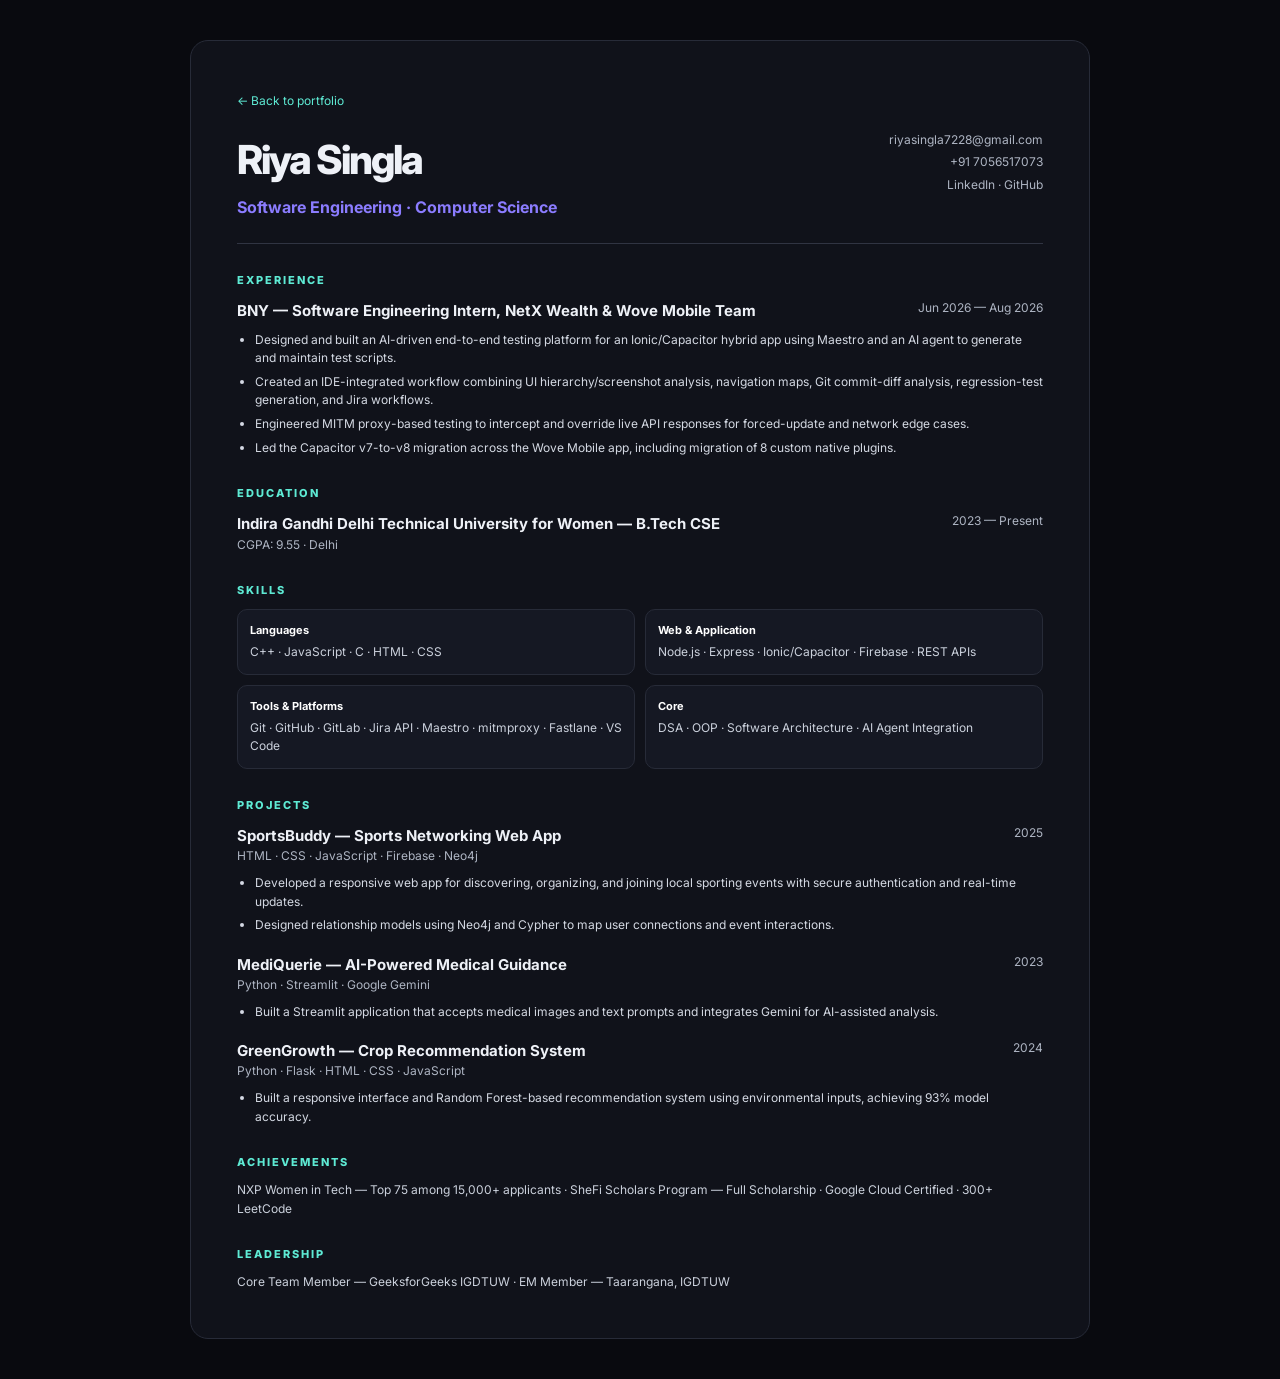
==== resume.html @ 211cd596 "Add online resume page" ====
<!DOCTYPE html>
<html lang="en">
<head>
<meta charset="UTF-8"><meta name="viewport" content="width=device-width,initial-scale=1.0">
<title>Riya Singla | Resume</title>
<link rel="preconnect" href="https://fonts.googleapis.com"><link rel="preconnect" href="https://fonts.gstatic.com" crossorigin>
<link href="https://fonts.googleapis.com/css2?family=Inter:wght@400;500;600;700;800&display=swap" rel="stylesheet">
<style>
*{box-sizing:border-box}body{margin:0;background:#090a0f;color:#eef1f7;font-family:Inter,Arial,sans-serif;line-height:1.55}.page{max-width:900px;margin:40px auto;padding:46px;background:#10121a;border:1px solid #272b38;border-radius:18px}.top{display:flex;justify-content:space-between;gap:30px;align-items:flex-start;border-bottom:1px solid #303442;padding-bottom:24px}.name{font-size:40px;font-weight:800;letter-spacing:-2px}.role{color:#8b7cff;font-weight:700;margin-top:4px}.contact{text-align:right;color:#aeb5c3;font-size:12px;line-height:1.9}.contact a{color:inherit;text-decoration:none}.section{margin-top:28px}.label{font-size:11px;letter-spacing:2px;color:#5eead4;font-weight:800;margin-bottom:10px}.item{margin-bottom:18px}.item-head{display:flex;justify-content:space-between;gap:20px}.item h3{font-size:15px;margin:0}.date{color:#aeb5c3;font-size:12px}.sub{color:#aeb5c3;font-size:12px}.item ul{margin:8px 0 0;padding-left:18px;color:#d4d9e3;font-size:12px}.item li{margin:5px 0}.skills{display:grid;grid-template-columns:1fr 1fr;gap:10px}.skill{background:#151823;border:1px solid #272b38;border-radius:10px;padding:12px;font-size:12px;color:#cbd1dc}.skill strong{display:block;color:#fff;margin-bottom:4px;font-size:11px}.tags{color:#cbd1dc;font-size:12px}.back{display:inline-block;margin-bottom:18px;color:#5eead4;font-size:12px;text-decoration:none}@media(max-width:700px){.page{margin:0;border-radius:0;padding:28px 20px}.top{flex-direction:column}.contact{text-align:left}.item-head{flex-direction:column;gap:2px}.skills{grid-template-columns:1fr}.name{font-size:32px}}
</style></head>
<body><div class="page">
<a class="back" href="index.html">← Back to portfolio</a>
<div class="top"><div><div class="name">Riya Singla</div><div class="role">Software Engineering · Computer Science</div></div>
<div class="contact">riyasingla7228@gmail.com<br>+91 7056517073<br><a href="https://www.linkedin.com/in/riya-singla-852232288">LinkedIn</a> · <a href="https://github.com/Riya2421">GitHub</a></div></div>

<div class="section"><div class="label">EXPERIENCE</div><div class="item"><div class="item-head"><h3>BNY — Software Engineering Intern, NetX Wealth & Wove Mobile Team</h3><span class="date">Jun 2026 — Aug 2026</span></div>
<ul><li>Designed and built an AI-driven end-to-end testing platform for an Ionic/Capacitor hybrid app using Maestro and an AI agent to generate and maintain test scripts.</li><li>Created an IDE-integrated workflow combining UI hierarchy/screenshot analysis, navigation maps, Git commit-diff analysis, regression-test generation, and Jira workflows.</li><li>Engineered MITM proxy-based testing to intercept and override live API responses for forced-update and network edge cases.</li><li>Led the Capacitor v7-to-v8 migration across the Wove Mobile app, including migration of 8 custom native plugins.</li></ul></div></div>

<div class="section"><div class="label">EDUCATION</div><div class="item"><div class="item-head"><h3>Indira Gandhi Delhi Technical University for Women — B.Tech CSE</h3><span class="date">2023 — Present</span></div><div class="sub">CGPA: 9.55 · Delhi</div></div></div>

<div class="section"><div class="label">SKILLS</div><div class="skills">
<div class="skill"><strong>Languages</strong>C++ · JavaScript · C · HTML · CSS</div>
<div class="skill"><strong>Web & Application</strong>Node.js · Express · Ionic/Capacitor · Firebase · REST APIs</div>
<div class="skill"><strong>Tools & Platforms</strong>Git · GitHub · GitLab · Jira API · Maestro · mitmproxy · Fastlane · VS Code</div>
<div class="skill"><strong>Core</strong>DSA · OOP · Software Architecture · AI Agent Integration</div></div></div>

<div class="section"><div class="label">PROJECTS</div>
<div class="item"><div class="item-head"><h3>SportsBuddy — Sports Networking Web App</h3><span class="date">2025</span></div><div class="sub">HTML · CSS · JavaScript · Firebase · Neo4j</div><ul><li>Developed a responsive web app for discovering, organizing, and joining local sporting events with secure authentication and real-time updates.</li><li>Designed relationship models using Neo4j and Cypher to map user connections and event interactions.</li></ul></div>
<div class="item"><div class="item-head"><h3>MediQuerie — AI-Powered Medical Guidance</h3><span class="date">2023</span></div><div class="sub">Python · Streamlit · Google Gemini</div><ul><li>Built a Streamlit application that accepts medical images and text prompts and integrates Gemini for AI-assisted analysis.</li></ul></div>
<div class="item"><div class="item-head"><h3>GreenGrowth — Crop Recommendation System</h3><span class="date">2024</span></div><div class="sub">Python · Flask · HTML · CSS · JavaScript</div><ul><li>Built a responsive interface and Random Forest-based recommendation system using environmental inputs, achieving 93% model accuracy.</li></ul></div></div>

<div class="section"><div class="label">ACHIEVEMENTS</div><div class="tags">NXP Women in Tech — Top 75 among 15,000+ applicants · SheFi Scholars Program — Full Scholarship · Google Cloud Certified · 300+ LeetCode</div></div>
<div class="section"><div class="label">LEADERSHIP</div><div class="tags">Core Team Member — GeeksforGeeks IGDTUW · EM Member — Taarangana, IGDTUW</div></div>
</div></body></html>
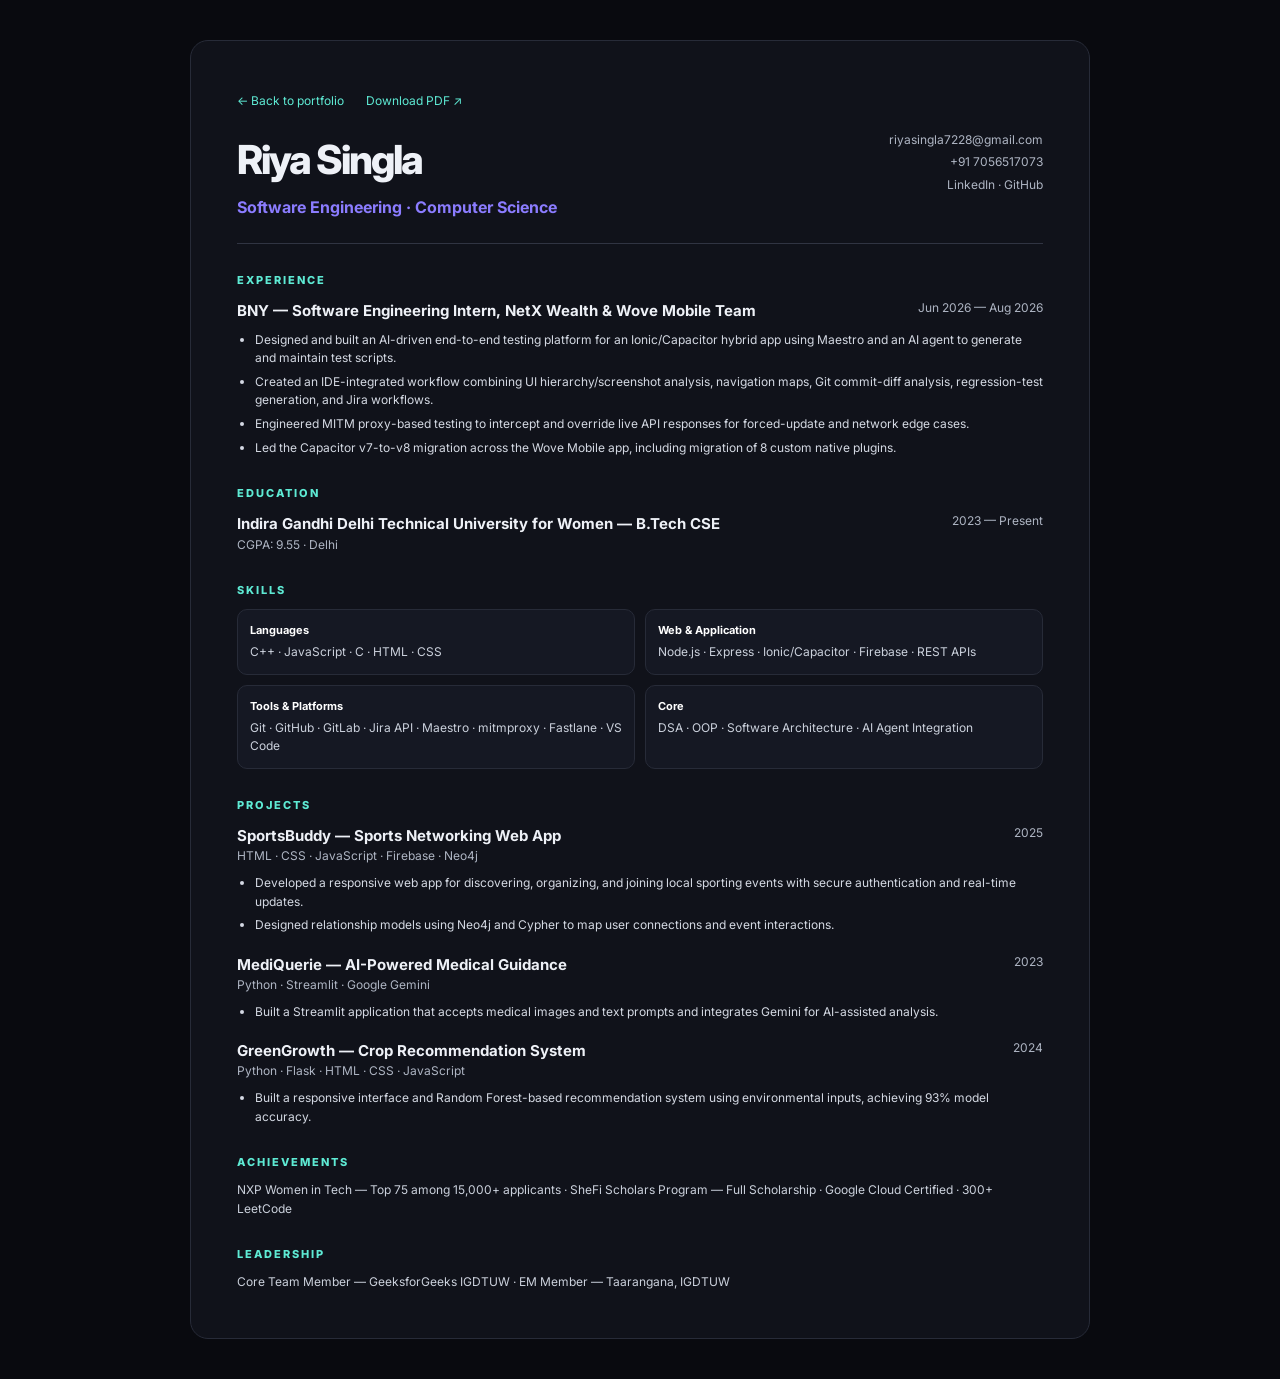
==== commit b53842b8: "Add PDF download link to resume page" ====
--- a/resume.html
+++ b/resume.html
@@ -9,7 +9,7 @@
 *{box-sizing:border-box}body{margin:0;background:#090a0f;color:#eef1f7;font-family:Inter,Arial,sans-serif;line-height:1.55}.page{max-width:900px;margin:40px auto;padding:46px;background:#10121a;border:1px solid #272b38;border-radius:18px}.top{display:flex;justify-content:space-between;gap:30px;align-items:flex-start;border-bottom:1px solid #303442;padding-bottom:24px}.name{font-size:40px;font-weight:800;letter-spacing:-2px}.role{color:#8b7cff;font-weight:700;margin-top:4px}.contact{text-align:right;color:#aeb5c3;font-size:12px;line-height:1.9}.contact a{color:inherit;text-decoration:none}.section{margin-top:28px}.label{font-size:11px;letter-spacing:2px;color:#5eead4;font-weight:800;margin-bottom:10px}.item{margin-bottom:18px}.item-head{display:flex;justify-content:space-between;gap:20px}.item h3{font-size:15px;margin:0}.date{color:#aeb5c3;font-size:12px}.sub{color:#aeb5c3;font-size:12px}.item ul{margin:8px 0 0;padding-left:18px;color:#d4d9e3;font-size:12px}.item li{margin:5px 0}.skills{display:grid;grid-template-columns:1fr 1fr;gap:10px}.skill{background:#151823;border:1px solid #272b38;border-radius:10px;padding:12px;font-size:12px;color:#cbd1dc}.skill strong{display:block;color:#fff;margin-bottom:4px;font-size:11px}.tags{color:#cbd1dc;font-size:12px}.back{display:inline-block;margin-bottom:18px;color:#5eead4;font-size:12px;text-decoration:none}@media(max-width:700px){.page{margin:0;border-radius:0;padding:28px 20px}.top{flex-direction:column}.contact{text-align:left}.item-head{flex-direction:column;gap:2px}.skills{grid-template-columns:1fr}.name{font-size:32px}}
 </style></head>
 <body><div class="page">
-<a class="back" href="index.html">← Back to portfolio</a>
+<a class="back" href="index.html">← Back to portfolio</a> <a class="back" href="Riya_Singla_Resume.pdf" target="_blank" rel="noopener" style="margin-left:18px">Download PDF ↗</a>
 <div class="top"><div><div class="name">Riya Singla</div><div class="role">Software Engineering · Computer Science</div></div>
 <div class="contact">riyasingla7228@gmail.com<br>+91 7056517073<br><a href="https://www.linkedin.com/in/riya-singla-852232288">LinkedIn</a> · <a href="https://github.com/Riya2421">GitHub</a></div></div>
 
